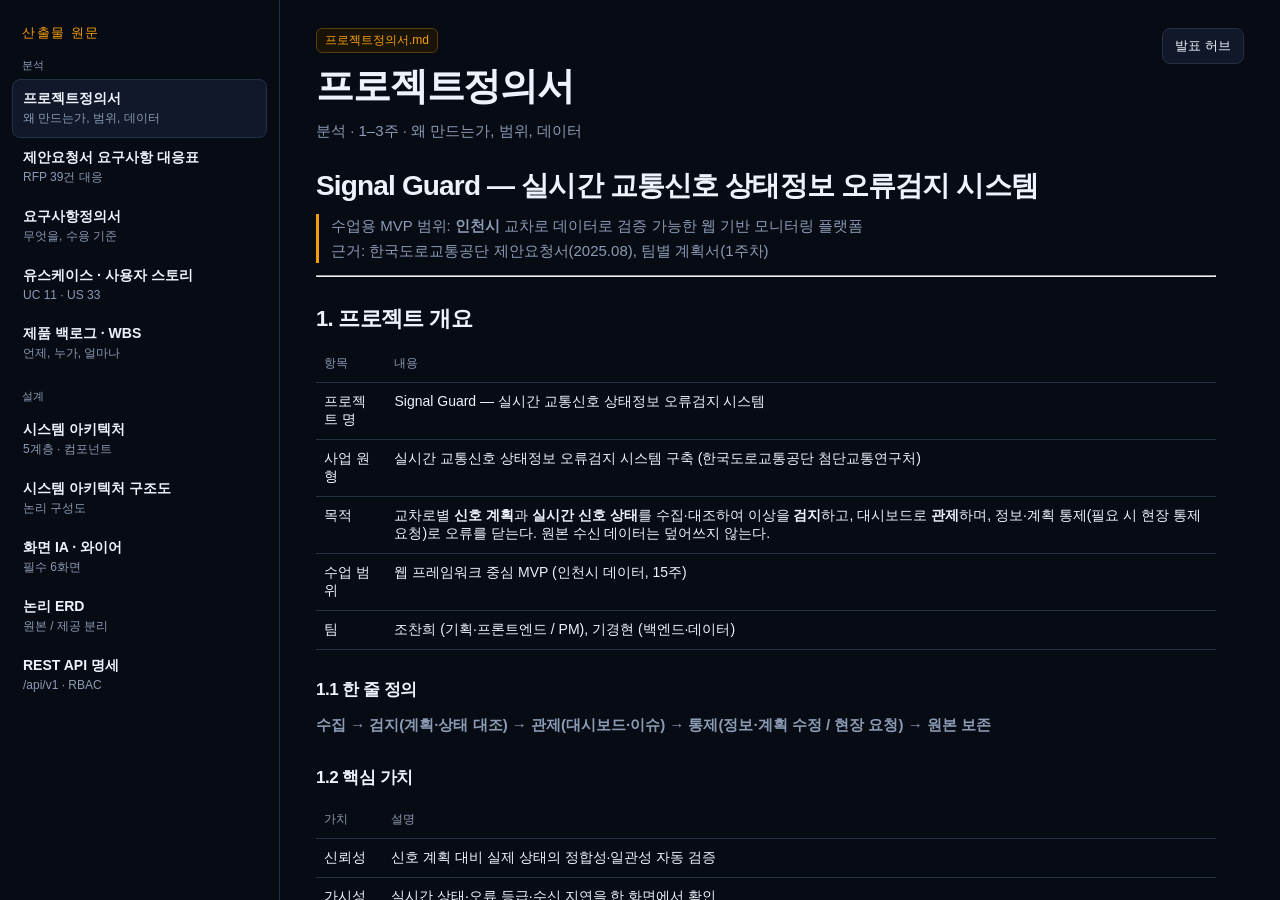
==== 산출물.html @ d9322f4b "Publish week 4 briefing and deliverable viewer on GitHub Pages. Co-authored-by: Cursor <cursoragent@" ====
<!DOCTYPE html>
<html lang="ko" data-base="./">
<head>
  <meta charset="UTF-8" />
  <meta name="viewport" content="width=device-width, initial-scale=1" />
  <title>Signal Guard — 산출물 원문</title>
  <link rel="icon" href="favicon.svg" type="image/svg+xml" />
  <link rel="stylesheet" href="발표/deck.css" />
</head>
<body>
  <script src="발표/vendor/marked.min.js"></script>
  <script src="발표/docs.js"></script>
  <script src="발표/deck.js"></script>
  <script>
    SG.mountOverlay();
    const overlay = document.getElementById("doc-overlay");
    overlay.classList.add("open");
    const close = document.getElementById("doc-close");
    close.textContent = "발표 허브";
    close.onclick = function () { location.href = "index.html"; };
    const h = location.hash.replace("#", "");
    const id = h.startsWith("doc=") ? h.slice(4) : (h || "def");
    SG.openDoc(id);
  </script>
</body>
</html>
---- 발표/deck.css ----
:root {
  --bg: #070b14;
  --panel: #10182a;
  --line: #243044;
  --text: #eef3fb;
  --muted: #8b9bb4;
  --red: #ef4444;
  --amber: #f59e0b;
  --green: #22c55e;
  --blue: #5b8def;
}

* { box-sizing: border-box; margin: 0; padding: 0; }

html, body {
  height: 100%;
  background: var(--bg);
  color: var(--text);
  font-family: "Malgun Gothic", "Apple SD Gothic Neo", "Noto Sans KR", sans-serif;
}

body.deck-page { overflow: hidden; }

.stage {
  height: 100%;
  display: flex;
  flex-direction: column;
}

header.top {
  display: flex;
  align-items: center;
  justify-content: space-between;
  padding: 14px 28px;
  border-bottom: 1px solid var(--line);
  flex-shrink: 0;
}

.brand {
  display: flex;
  align-items: center;
  gap: 12px;
  text-decoration: none;
  color: inherit;
}

.lamps {
  display: flex;
  flex-direction: column;
  gap: 3px;
  padding: 4px 6px;
  background: #05080f;
  border: 1px solid var(--line);
  border-radius: 6px;
}

.lamp { width: 8px; height: 8px; border-radius: 50%; }
.lamp.red { background: var(--red); }
.lamp.amber { background: var(--amber); }
.lamp.green { background: var(--green); }

.brand strong { font-size: 15px; letter-spacing: 0.04em; }
.brand span { display: block; font-size: 11px; color: var(--muted); font-weight: 400; }

.meta {
  font-size: 12px;
  color: var(--muted);
  display: flex;
  align-items: center;
  gap: 12px;
}

main#deck {
  flex: 1;
  position: relative;
  overflow: hidden;
}

.slide {
  position: absolute;
  inset: 0;
  padding: 40px 56px 64px;
  display: none;
  align-items: center;
  justify-content: center;
}

.slide.active { display: flex; }

.slide-inner { width: min(1120px, 100%); margin: 0 auto; }
.slide.wide .slide-inner { width: min(1280px, 100%); }
.slide.exhibit .slide-inner {
  height: 100%;
  display: flex;
  flex-direction: column;
  min-height: 0;
}

.slide-inner > h1 { margin-bottom: 36px; }

.slide-cover.active { display: flex; }
.slide-cover .slide-inner {
  display: flex;
  flex-wrap: nowrap;
  align-items: stretch;
  gap: clamp(24px, 3.4vw, 48px);
  width: fit-content;
  max-width: 100%;
}

.cover-title { flex: 0 1 auto; min-width: 0; }
.cover-mark {
  flex: 0 0 auto;
  display: flex;
  flex-direction: column;
  justify-content: center;
  border-left: 1px solid var(--line);
  padding-left: clamp(22px, 3vw, 44px);
}

.cover-mark .name {
  font-size: clamp(40px, 6.4vw, 92px);
  font-weight: 800;
  line-height: 0.94;
  letter-spacing: -0.05em;
}

.cover-mark .sub {
  margin-top: 20px;
  font-size: clamp(13px, 1.5vw, 18px);
  color: var(--muted);
  line-height: 1.5;
}

h1 {
  font-size: clamp(32px, 5vw, 56px);
  line-height: 1.15;
  font-weight: 700;
  letter-spacing: -0.03em;
}

h2 {
  font-size: clamp(24px, 3.2vw, 38px);
  line-height: 1.25;
  letter-spacing: -0.03em;
  margin-bottom: 20px;
}

.eyebrow {
  color: var(--amber);
  font-size: 13px;
  letter-spacing: 0.16em;
  text-transform: uppercase;
  margin-bottom: 14px;
}

.lead {
  margin-top: 18px;
  font-size: 20px;
  color: var(--muted);
  line-height: 1.5;
}

.chips { display: flex; flex-wrap: wrap; gap: 8px; margin-top: 24px; }
.chip {
  font-size: 13px;
  padding: 6px 10px;
  border: 1px solid var(--line);
  border-radius: 999px;
  color: var(--muted);
}
.chip.ok { border-color: #1d4a32; color: #86efac; }
.chip.wait { border-color: #5b3d12; color: #fcd34d; }

.grid { display: grid; gap: 14px; }
.grid.two { grid-template-columns: 1fr 1fr; }
.grid.three { grid-template-columns: 1fr 1fr 1fr; }
.grid.five { grid-template-columns: repeat(5, 1fr); }

.card {
  background: var(--panel);
  border: 1px solid var(--line);
  border-radius: 12px;
  padding: 18px 18px 16px;
}
.card h3 { font-size: 16px; margin-bottom: 8px; }
.card p, .card li { color: var(--muted); font-size: 14px; line-height: 1.55; }
.card ol, .card ul { padding-left: 18px; }
.card a { color: var(--blue); }

.file-tag {
  display: inline-block;
  font-size: 12px;
  color: var(--amber);
  background: #1a1408;
  border: 1px solid #5b3d12;
  border-radius: 6px;
  padding: 3px 8px;
  margin-bottom: 10px;
}

.note { color: var(--muted); font-size: 15px; line-height: 1.55; }
.note strong { color: var(--text); }

table { width: 100%; border-collapse: collapse; font-size: 14px; }
th, td {
  text-align: left;
  padding: 10px 8px;
  border-bottom: 1px solid var(--line);
  vertical-align: top;
}
th { color: var(--muted); font-weight: 500; font-size: 12px; }

.scroll {
  overflow: auto;
  min-height: 0;
  flex: 1;
  border: 1px solid var(--line);
  border-radius: 12px;
  background: var(--panel);
}
.scroll table { font-size: 13px; }
.scroll th { position: sticky; top: 0; background: #161f32; }

.arch-img {
  width: 100%;
  height: 100%;
  object-fit: contain;
  background: #fff;
  border-radius: 8px;
}

.wire {
  font-family: Consolas, "Courier New", monospace;
  font-size: 13px;
  line-height: 1.45;
  color: #c5d0e2;
  white-space: pre;
  overflow: auto;
}

.app-shell {
  display: grid;
  grid-template-columns: 160px 1fr;
  grid-template-rows: 48px 1fr;
  min-height: 420px;
  border: 1px solid var(--line);
  border-radius: 12px;
  overflow: hidden;
  background: #0c1424;
}
.app-shell .sh-head {
  grid-column: 1 / -1;
  display: flex;
  align-items: center;
  justify-content: space-between;
  padding: 0 14px;
  border-bottom: 1px solid var(--line);
  font-size: 13px;
}
.app-shell .sh-side {
  border-right: 1px solid var(--line);
  padding: 12px 10px;
  font-size: 13px;
  color: var(--muted);
}
.app-shell .sh-side b { display: block; color: var(--amber); margin-bottom: 10px; }
.app-shell .sh-side p { margin: 8px 0; }
.app-shell .sh-body { padding: 12px; display: grid; gap: 10px; }
.kpi { display: grid; grid-template-columns: repeat(4, 1fr); gap: 8px; }
.kpi div {
  background: var(--panel);
  border: 1px solid var(--line);
  border-radius: 8px;
  padding: 10px;
  font-size: 12px;
  color: var(--muted);
}
.kpi strong { display: block; color: var(--text); font-size: 20px; margin-top: 4px; }

.ghost {
  background: transparent;
  color: var(--text);
  border: 1px solid var(--line);
  border-radius: 8px;
  padding: 7px 12px;
  cursor: pointer;
  font: inherit;
  font-size: 13px;
  text-decoration: none;
  display: inline-block;
}
.ghost:hover { border-color: #3b4d6b; }
.ghost.primary { border-color: #5b3d12; color: var(--amber); }

footer.bar {
  display: flex;
  align-items: center;
  justify-content: space-between;
  padding: 10px 28px 14px;
  border-top: 1px solid var(--line);
  flex-shrink: 0;
}

.progress {
  flex: 1;
  height: 3px;
  background: #1b2436;
  margin: 0 20px;
  border-radius: 99px;
  overflow: hidden;
}
.progress > i { display: block; height: 100%; width: 0; background: var(--amber); }

.nav-btn {
  background: transparent;
  color: var(--text);
  border: 1px solid var(--line);
  border-radius: 8px;
  padding: 8px 14px;
  cursor: pointer;
  font: inherit;
  font-size: 13px;
}
.nav-btn:hover { border-color: #3b4d6b; }
.hint { font-size: 12px; color: var(--muted); min-width: 180px; }
.cover-team { margin-top: 36px; color: var(--muted); font-size: 15px; line-height: 1.7; }
.cover-team b { color: var(--text); }

#doc-overlay {
  display: none;
  position: fixed;
  inset: 0;
  z-index: 40;
  background: var(--bg);
}
#doc-overlay.open { display: grid; grid-template-columns: 280px 1fr; }
.doc-nav {
  border-right: 1px solid var(--line);
  overflow: auto;
  padding: 16px 12px 24px;
}
.doc-nav-head {
  font-size: 13px;
  color: var(--amber);
  letter-spacing: 0.12em;
  text-transform: uppercase;
  margin: 8px 10px 16px;
}
.doc-phase {
  font-size: 11px;
  color: var(--muted);
  margin: 16px 10px 6px;
}
.doc-link {
  display: block;
  width: 100%;
  text-align: left;
  background: transparent;
  border: 1px solid transparent;
  color: var(--text);
  border-radius: 8px;
  padding: 10px;
  cursor: pointer;
  font: inherit;
}
.doc-link b { display: block; font-size: 14px; }
.doc-link span { color: var(--muted); font-size: 12px; }
.doc-link:hover, .doc-link.active { background: var(--panel); border-color: var(--line); }
.doc-main { position: relative; overflow: auto; padding: 28px 36px 48px; }
.doc-close {
  position: sticky;
  top: 0;
  float: right;
  margin: 0 0 12px 12px;
  background: var(--panel);
  color: var(--text);
  border: 1px solid var(--line);
  border-radius: 8px;
  padding: 8px 12px;
  cursor: pointer;
  font: inherit;
  font-size: 13px;
  z-index: 2;
}
.doc-head { margin-bottom: 24px; }
.doc-head h2 { margin-bottom: 8px; }
.doc-body.md { max-width: 900px; }
.doc-body.md h1, .doc-body.md h2, .doc-body.md h3 {
  margin: 28px 0 12px;
  letter-spacing: -0.03em;
}
.doc-body.md h1 { font-size: 28px; }
.doc-body.md h2 { font-size: 22px; }
.doc-body.md h3 { font-size: 17px; }
.doc-body.md p, .doc-body.md li { color: var(--muted); line-height: 1.65; font-size: 15px; }
.doc-body.md ul, .doc-body.md ol { padding-left: 22px; margin: 8px 0 16px; }
.doc-body.md table { margin: 12px 0 20px; }
.doc-body.md pre, .doc-body.md code {
  font-family: Consolas, "Courier New", monospace;
  font-size: 13px;
}
.doc-body.md pre {
  background: var(--panel);
  border: 1px solid var(--line);
  border-radius: 8px;
  padding: 14px;
  overflow: auto;
  color: #d5deec;
  margin: 12px 0 20px;
}
.doc-body.md img { max-width: 100%; background: #fff; border-radius: 8px; }
.doc-body.md blockquote {
  border-left: 3px solid var(--amber);
  padding-left: 12px;
  color: var(--muted);
  margin: 12px 0;
}

.hub {
  min-height: 100%;
  padding: 48px 56px 72px;
  max-width: 1080px;
  margin: 0 auto;
}
.hub h1 { margin: 8px 0 12px; }
.hub-grid { display: grid; grid-template-columns: 1.2fr 0.8fr; gap: 16px; margin-top: 36px; }
.hub a.card { text-decoration: none; color: inherit; display: block; }
.hub a.card:hover { border-color: #3b4d6b; }
.hub .stat { font-size: 28px; font-weight: 700; letter-spacing: -0.04em; }
.hub .stat small { display: block; margin-top: 6px; font-size: 13px; font-weight: 400; color: var(--muted); }

@media (max-width: 900px) {
  .slide { padding: 24px 18px 56px; }
  header.top, footer.bar { padding-left: 16px; padding-right: 16px; }
  .grid.two, .grid.three, .grid.five, .kpi { grid-template-columns: 1fr 1fr; }
  .meta { display: none; }
  #doc-overlay.open { grid-template-columns: 1fr; }
  .hub-grid { grid-template-columns: 1fr; }
  .hub { padding: 28px 20px; }
}
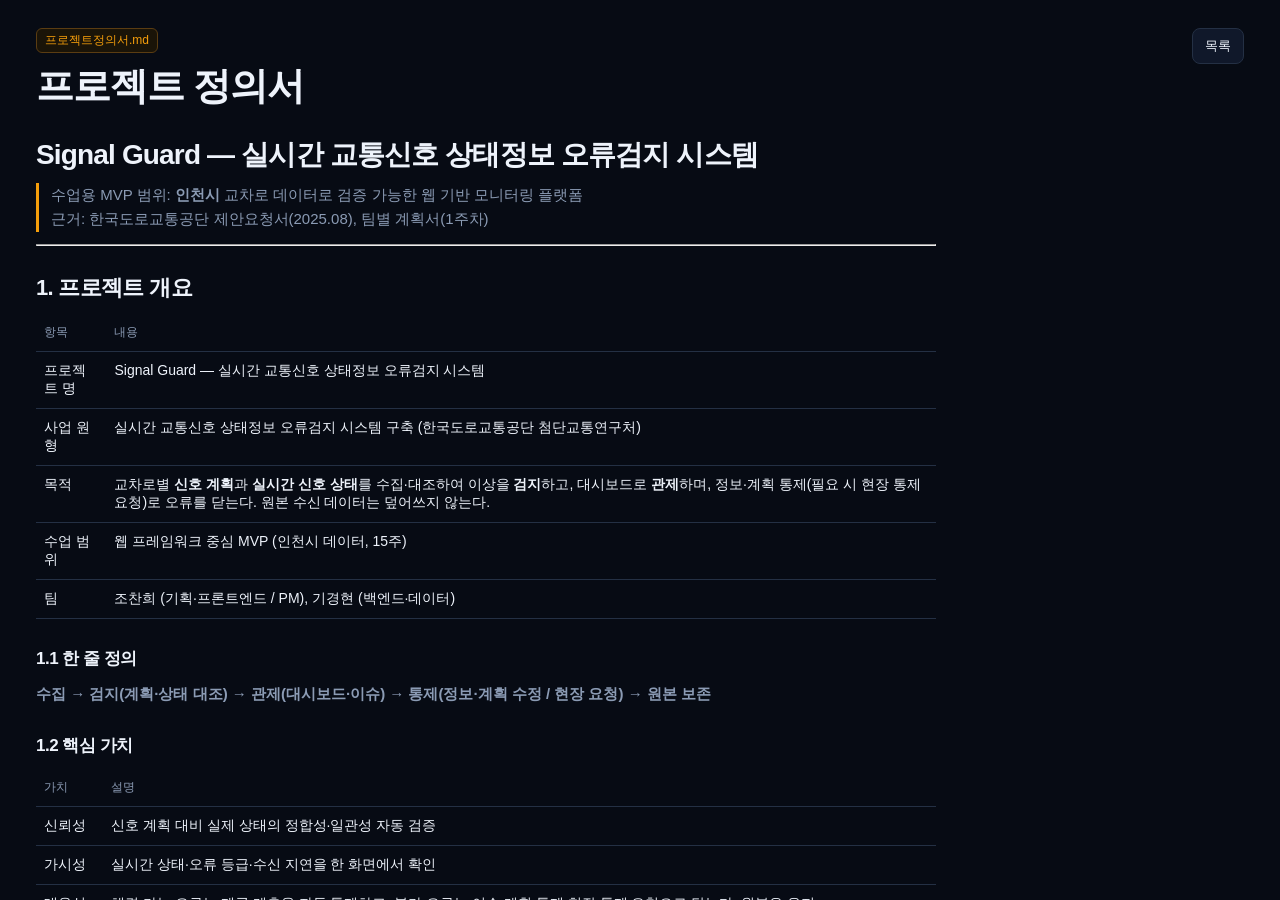
==== commit 2d82e8ac: "Align week 4 slides with the edited briefing and drop original-doc buttons. Co-authored-by: Cursor <" ====
--- a/산출물.html
+++ b/산출물.html
@@ -16,7 +16,7 @@
     const overlay = document.getElementById("doc-overlay");
     overlay.classList.add("open");
     const close = document.getElementById("doc-close");
-    close.textContent = "발표 허브";
+    close.textContent = "목록";
     close.onclick = function () { location.href = "index.html"; };
     const h = location.hash.replace("#", "");
     const id = h.startsWith("doc=") ? h.slice(4) : (h || "def");
--- a/발표/deck.css
+++ b/발표/deck.css
@@ -177,6 +177,21 @@
 .grid.three { grid-template-columns: 1fr 1fr 1fr; }
 .grid.five { grid-template-columns: repeat(5, 1fr); }
 
+.agenda { display: flex; flex-direction: column; gap: 10px; }
+.agenda .card {
+  display: flex;
+  align-items: baseline;
+  gap: 18px;
+  padding: 14px 18px;
+}
+.agenda b {
+  color: var(--amber);
+  font-size: 22px;
+  min-width: 40px;
+  letter-spacing: 0.04em;
+}
+.agenda h3 { margin-bottom: 4px; }
+
 .card {
   background: var(--panel);
   border: 1px solid var(--line);
@@ -334,40 +349,8 @@
   z-index: 40;
   background: var(--bg);
 }
-#doc-overlay.open { display: grid; grid-template-columns: 280px 1fr; }
-.doc-nav {
-  border-right: 1px solid var(--line);
-  overflow: auto;
-  padding: 16px 12px 24px;
-}
-.doc-nav-head {
-  font-size: 13px;
-  color: var(--amber);
-  letter-spacing: 0.12em;
-  text-transform: uppercase;
-  margin: 8px 10px 16px;
-}
-.doc-phase {
-  font-size: 11px;
-  color: var(--muted);
-  margin: 16px 10px 6px;
-}
-.doc-link {
-  display: block;
-  width: 100%;
-  text-align: left;
-  background: transparent;
-  border: 1px solid transparent;
-  color: var(--text);
-  border-radius: 8px;
-  padding: 10px;
-  cursor: pointer;
-  font: inherit;
-}
-.doc-link b { display: block; font-size: 14px; }
-.doc-link span { color: var(--muted); font-size: 12px; }
-.doc-link:hover, .doc-link.active { background: var(--panel); border-color: var(--line); }
-.doc-main { position: relative; overflow: auto; padding: 28px 36px 48px; }
+#doc-overlay.open { display: block; overflow: auto; }
+.doc-main { position: relative; min-height: 100%; padding: 28px 36px 48px; }
 .doc-close {
   position: sticky;
   top: 0;
@@ -419,23 +402,53 @@
 
 .hub {
   min-height: 100%;
-  padding: 48px 56px 72px;
-  max-width: 1080px;
+  padding: 36px 56px 72px;
+  max-width: 860px;
   margin: 0 auto;
 }
-.hub h1 { margin: 8px 0 12px; }
-.hub-grid { display: grid; grid-template-columns: 1.2fr 0.8fr; gap: 16px; margin-top: 36px; }
-.hub a.card { text-decoration: none; color: inherit; display: block; }
-.hub a.card:hover { border-color: #3b4d6b; }
-.hub .stat { font-size: 28px; font-weight: 700; letter-spacing: -0.04em; }
-.hub .stat small { display: block; margin-top: 6px; font-size: 13px; font-weight: 400; color: var(--muted); }
+.hub h1 { margin: 8px 0 8px; }
+.hub-section { margin-top: 40px; }
+.hub-section h2 { margin-bottom: 8px; }
+.hub-phase {
+  margin: 22px 0 8px;
+  font-size: 13px;
+  color: var(--amber);
+  letter-spacing: 0.08em;
+}
+.hub-list {
+  list-style: none;
+  border: 1px solid var(--line);
+  border-radius: 12px;
+  overflow: hidden;
+  background: var(--panel);
+}
+.hub-list li + li { border-top: 1px solid var(--line); }
+.hub-list a,
+.hub-list button {
+  display: flex;
+  align-items: baseline;
+  justify-content: space-between;
+  gap: 16px;
+  width: 100%;
+  padding: 14px 16px;
+  background: transparent;
+  border: 0;
+  color: inherit;
+  font: inherit;
+  text-align: left;
+  text-decoration: none;
+  cursor: pointer;
+}
+.hub-list a:hover,
+.hub-list button:hover { background: #161f32; }
+.hub-list b { font-size: 15px; font-weight: 650; }
+.hub-list span { color: var(--muted); font-size: 13px; flex-shrink: 0; }
 
 @media (max-width: 900px) {
   .slide { padding: 24px 18px 56px; }
   header.top, footer.bar { padding-left: 16px; padding-right: 16px; }
   .grid.two, .grid.three, .grid.five, .kpi { grid-template-columns: 1fr 1fr; }
   .meta { display: none; }
-  #doc-overlay.open { grid-template-columns: 1fr; }
   .hub-grid { grid-template-columns: 1fr; }
   .hub { padding: 28px 20px; }
 }
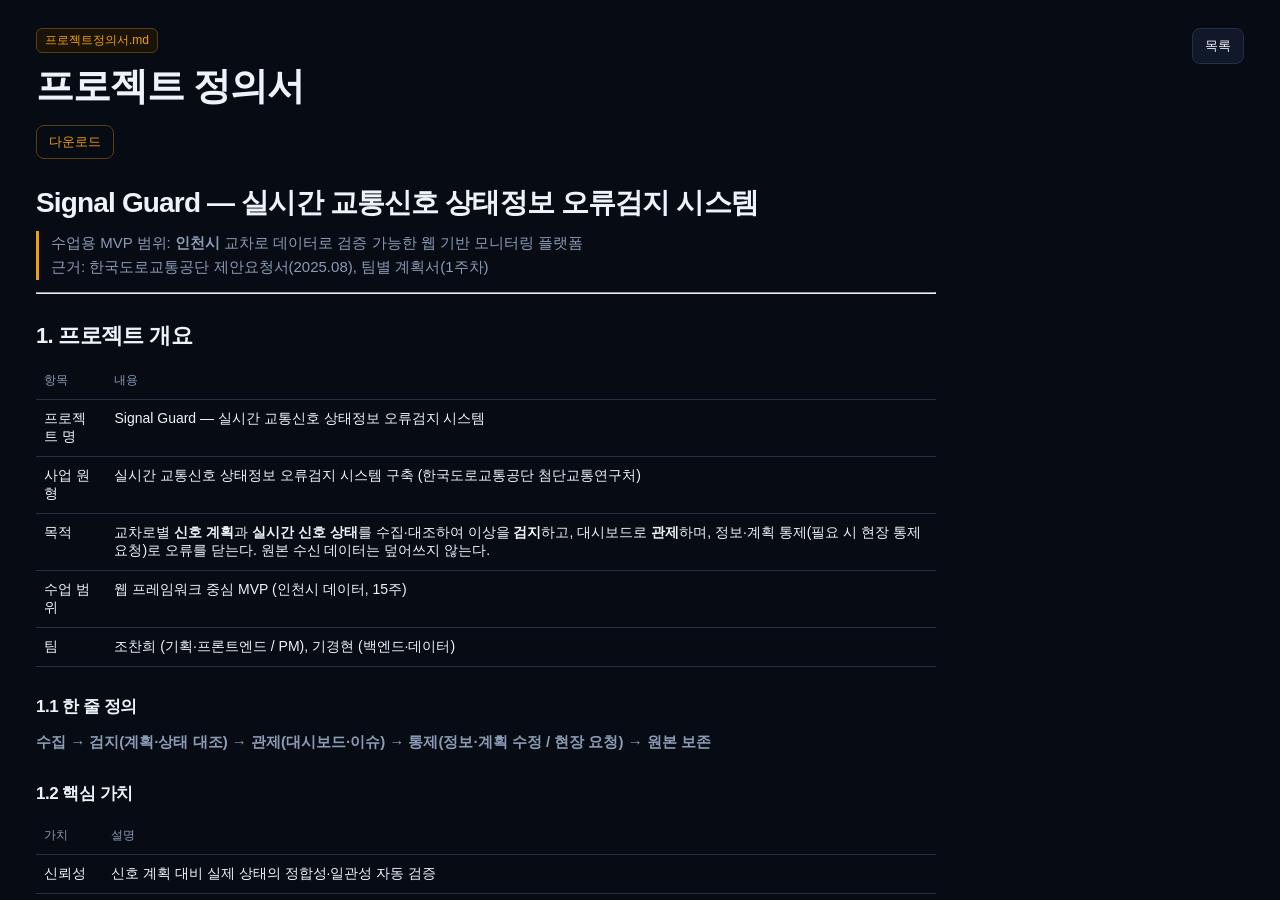
==== commit 0a8bbbdf: "Add a download link above overlay document content. Co-authored-by: Cursor <cursoragent@cursor.com>" ====
--- a/산출물.html
+++ b/산출물.html
@@ -5,11 +5,11 @@
   <meta name="viewport" content="width=device-width, initial-scale=1" />
   <title>Signal Guard — 산출물 원문</title>
   <link rel="icon" href="favicon.svg" type="image/svg+xml" />
-  <link rel="stylesheet" href="발표/deck.css" />
+  <link rel="stylesheet" href="발표/deck.css?v=dl1" />
 </head>
 <body>
   <script src="발표/vendor/marked.min.js"></script>
-  <script src="발표/docs.js"></script>
+  <script src="발표/docs.js?v=dl1"></script>
   <script src="발표/deck.js"></script>
   <script>
     SG.mountOverlay();
--- a/발표/deck.css
+++ b/발표/deck.css
@@ -95,6 +95,37 @@
   flex-direction: column;
   min-height: 0;
 }
+.slide.exhibit .slide-inner.split-diagram {
+  display: block;
+  position: relative;
+  width: 100%;
+  max-width: none;
+  height: 100%;
+}
+.split-diagram-title {
+  position: absolute;
+  top: 0;
+  left: 0;
+  z-index: 1;
+}
+.split-diagram-title h2 {
+  margin-bottom: 0;
+  font-size: clamp(22px, 2.6vw, 34px);
+}
+.diagram-img {
+  display: block;
+  width: 68%;
+  height: auto;
+  max-height: 100%;
+  margin-left: auto;
+  margin-right: auto;
+  object-fit: contain;
+  background: #f4f7fb;
+  border-radius: 12px;
+}
+.diagram-img.dark {
+  background: #000;
+}
 
 .slide-inner > h1 { margin-bottom: 36px; }
 
@@ -237,12 +268,28 @@
 .scroll table { font-size: 13px; }
 .scroll th { position: sticky; top: 0; background: #161f32; }
 
+.arch-frame {
+  flex: 1;
+  min-height: 0;
+  display: flex;
+  align-items: center;
+  justify-content: center;
+  background: #000;
+  border: 1px solid var(--line);
+  border-radius: 12px;
+  overflow: hidden;
+  padding: 12px 16px;
+}
 .arch-img {
   width: 100%;
   height: 100%;
   object-fit: contain;
-  background: #fff;
-  border-radius: 8px;
+  object-position: center;
+  background: #000;
+}
+.arch-frame.light,
+.arch-frame.light .arch-img {
+  background: #f4f7fb;
 }
 
 .wire {
@@ -342,6 +389,11 @@
 .cover-team { margin-top: 36px; color: var(--muted); font-size: 15px; line-height: 1.7; }
 .cover-team b { color: var(--text); }
 
+html.doc-open,
+body.doc-open {
+  overflow: hidden;
+  height: 100%;
+}
 #doc-overlay {
   display: none;
   position: fixed;
@@ -349,7 +401,11 @@
   z-index: 40;
   background: var(--bg);
 }
-#doc-overlay.open { display: block; overflow: auto; }
+#doc-overlay.open {
+  display: block;
+  overflow: auto;
+  overscroll-behavior: contain;
+}
 .doc-main { position: relative; min-height: 100%; padding: 28px 36px 48px; }
 .doc-close {
   position: sticky;
@@ -367,7 +423,8 @@
   z-index: 2;
 }
 .doc-head { margin-bottom: 24px; }
-.doc-head h2 { margin-bottom: 8px; }
+.doc-head h2 { margin: 0 0 12px; }
+.doc-download { margin-top: 2px; }
 .doc-body.md { max-width: 900px; }
 .doc-body.md h1, .doc-body.md h2, .doc-body.md h3 {
   margin: 28px 0 12px;
